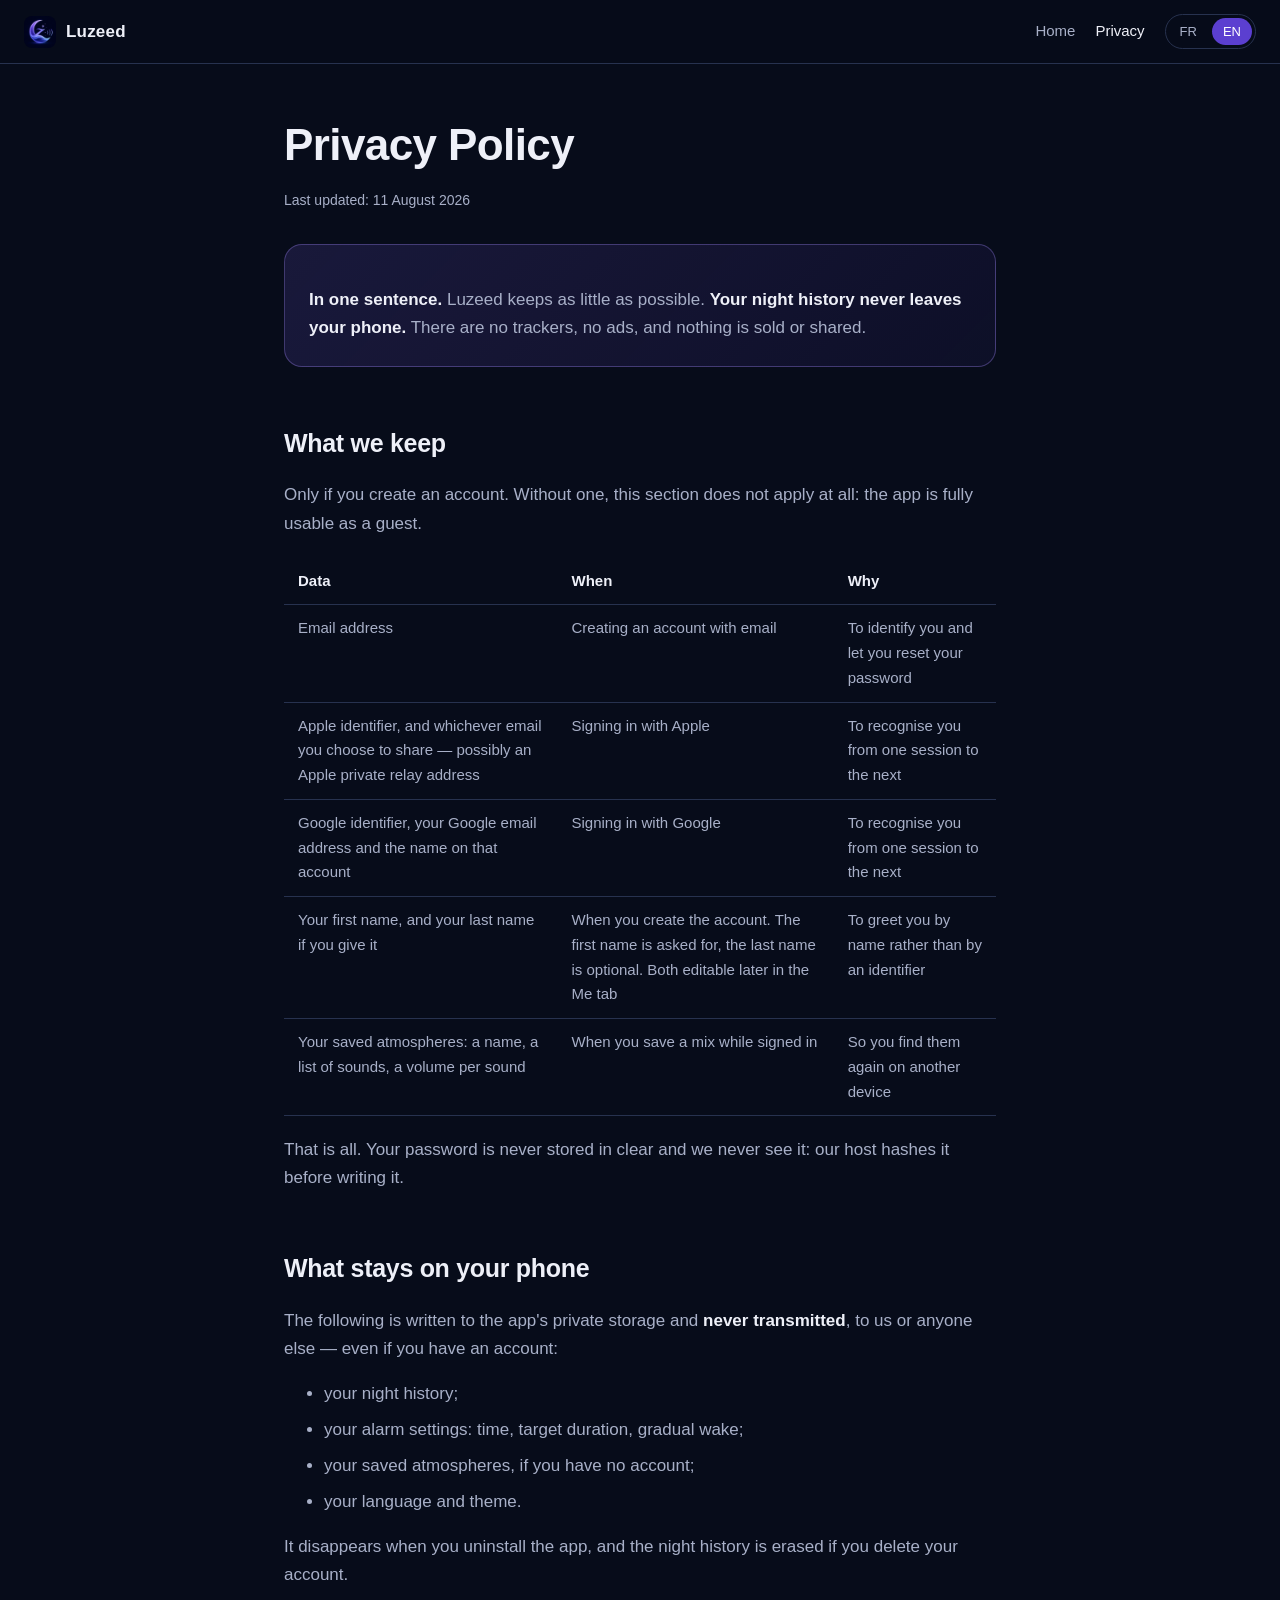
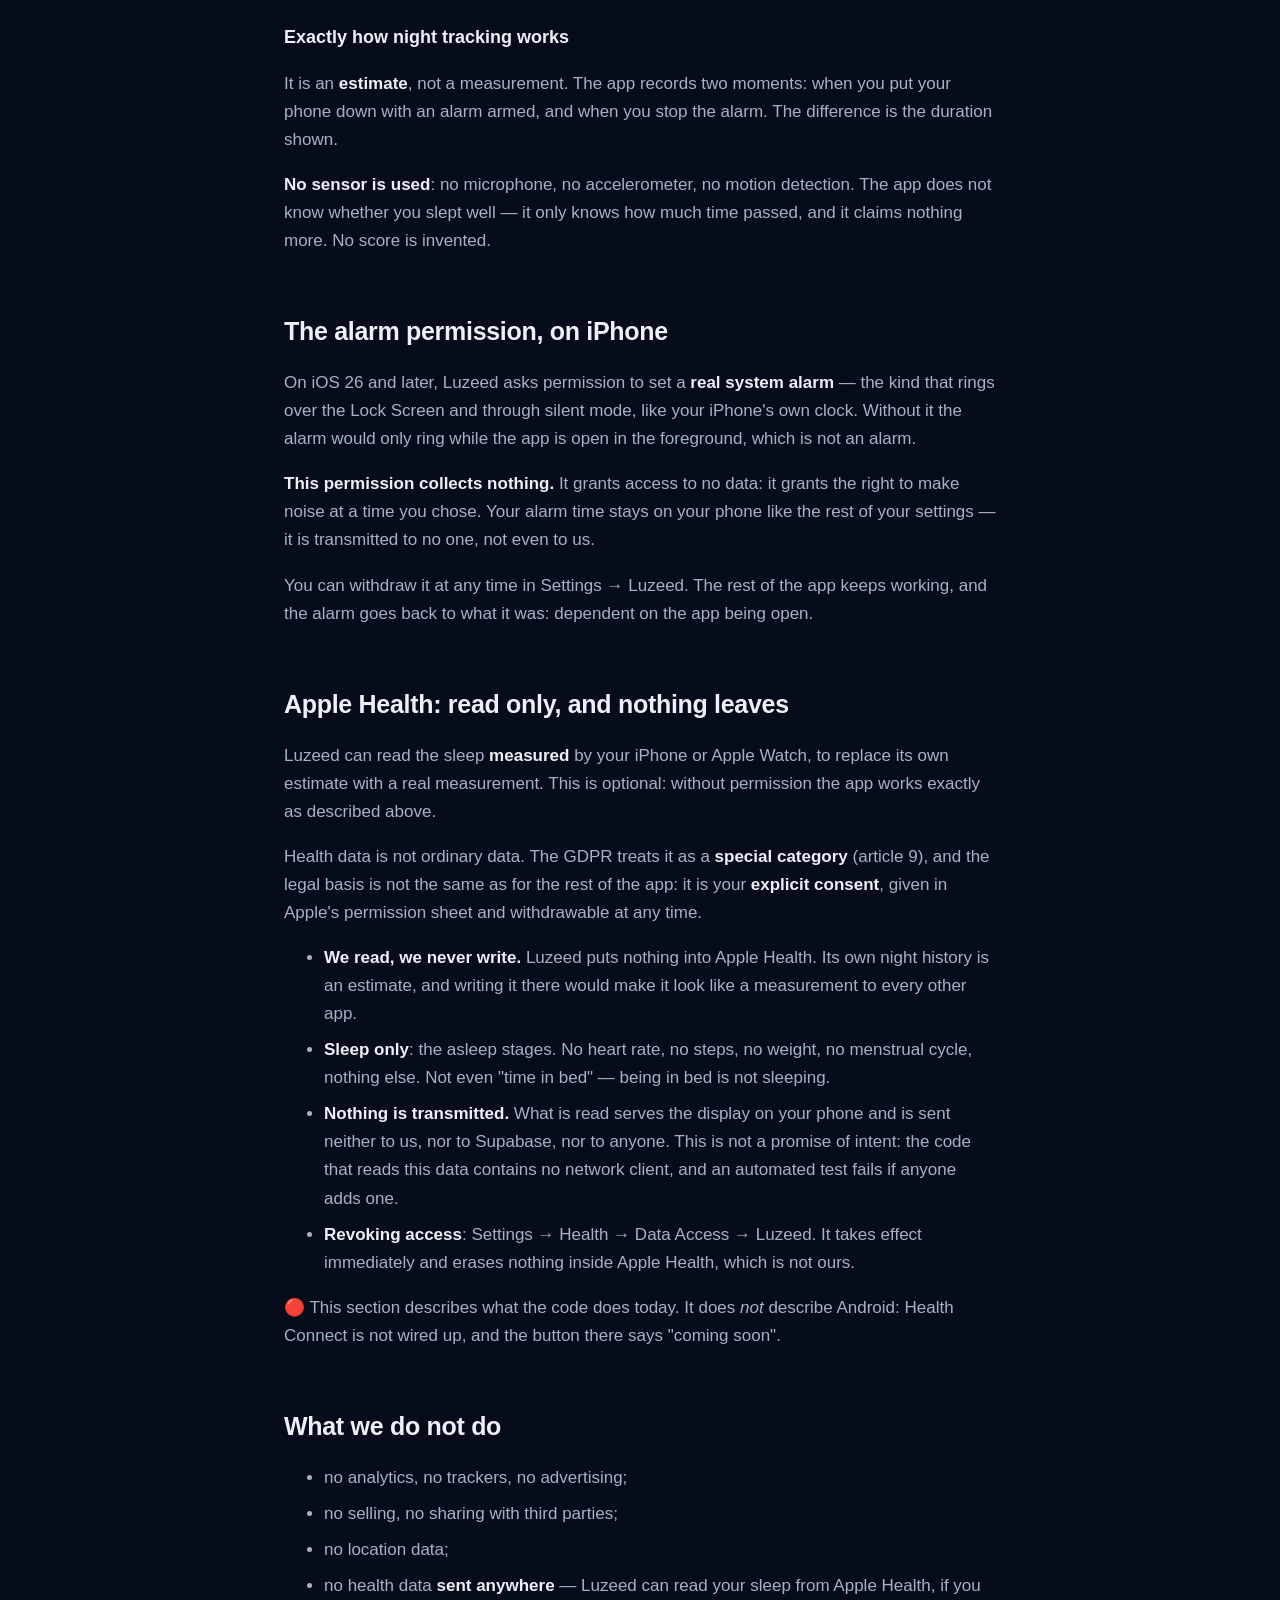
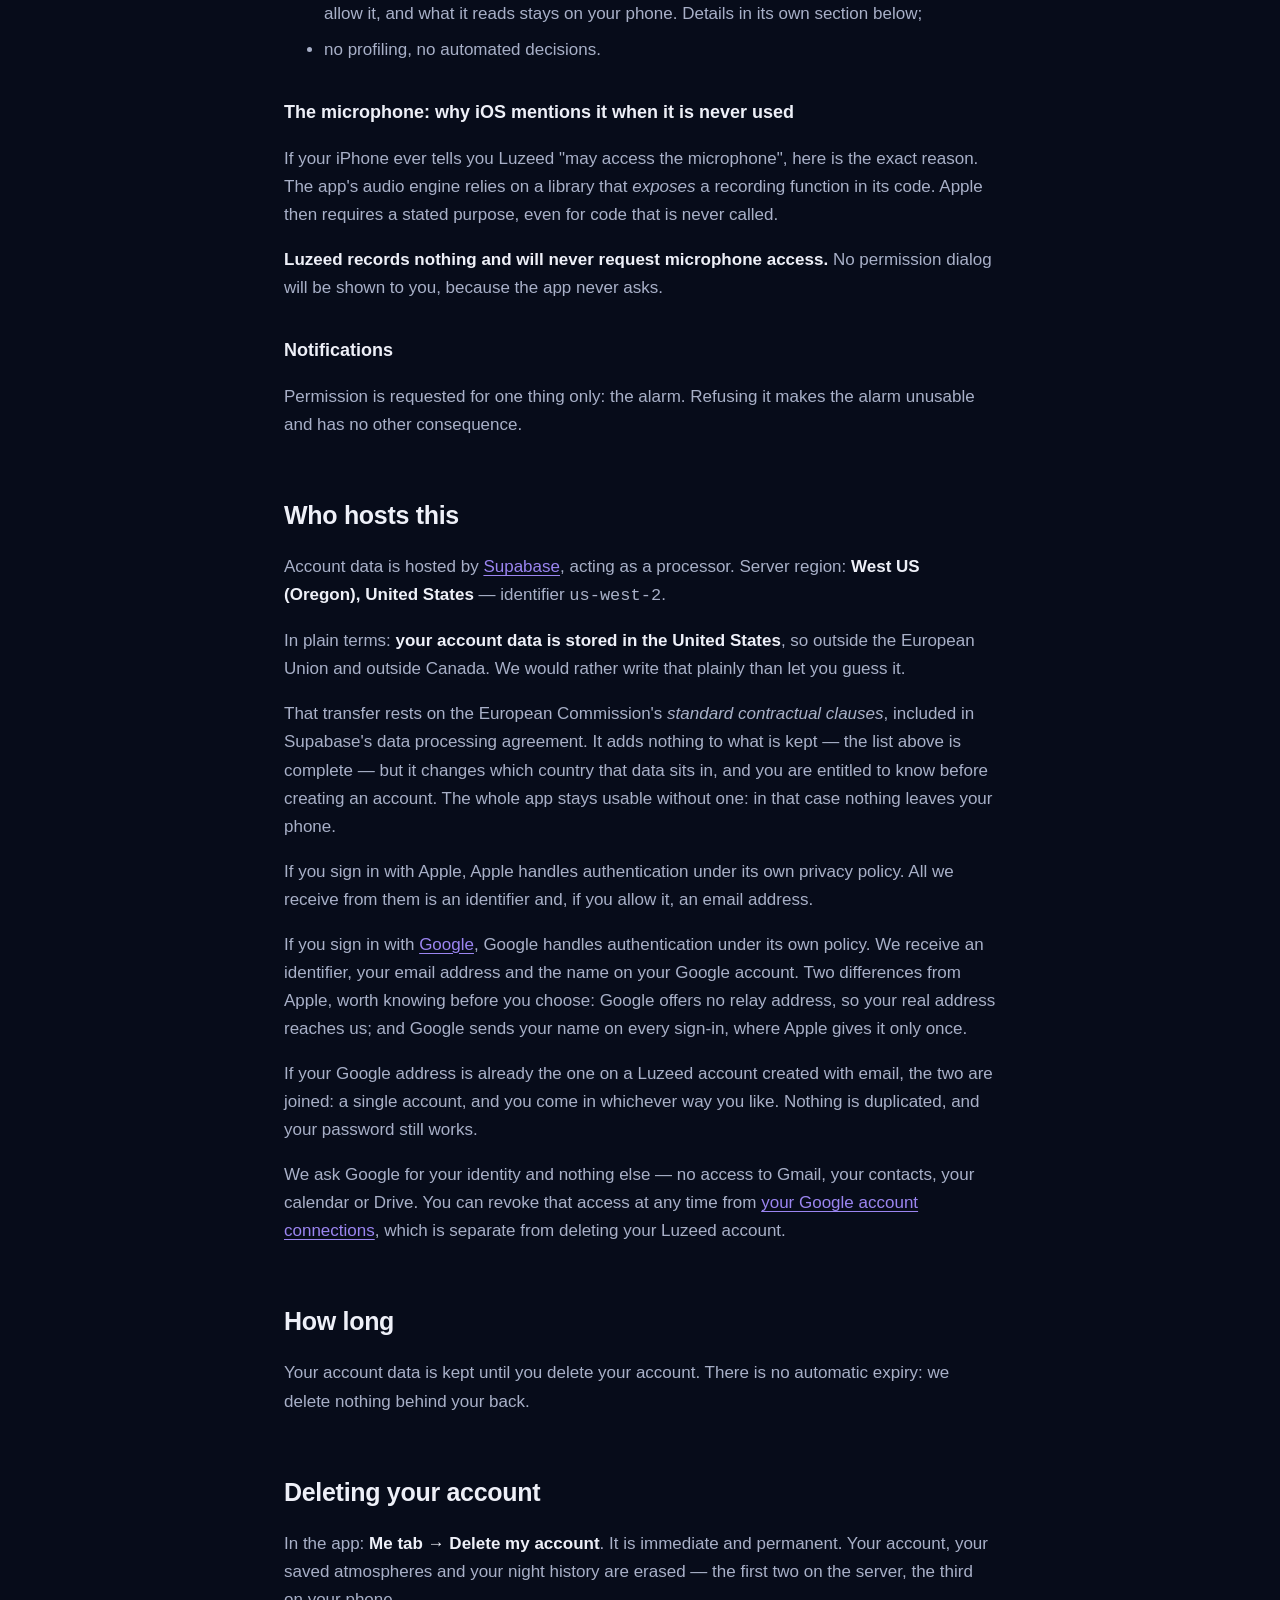
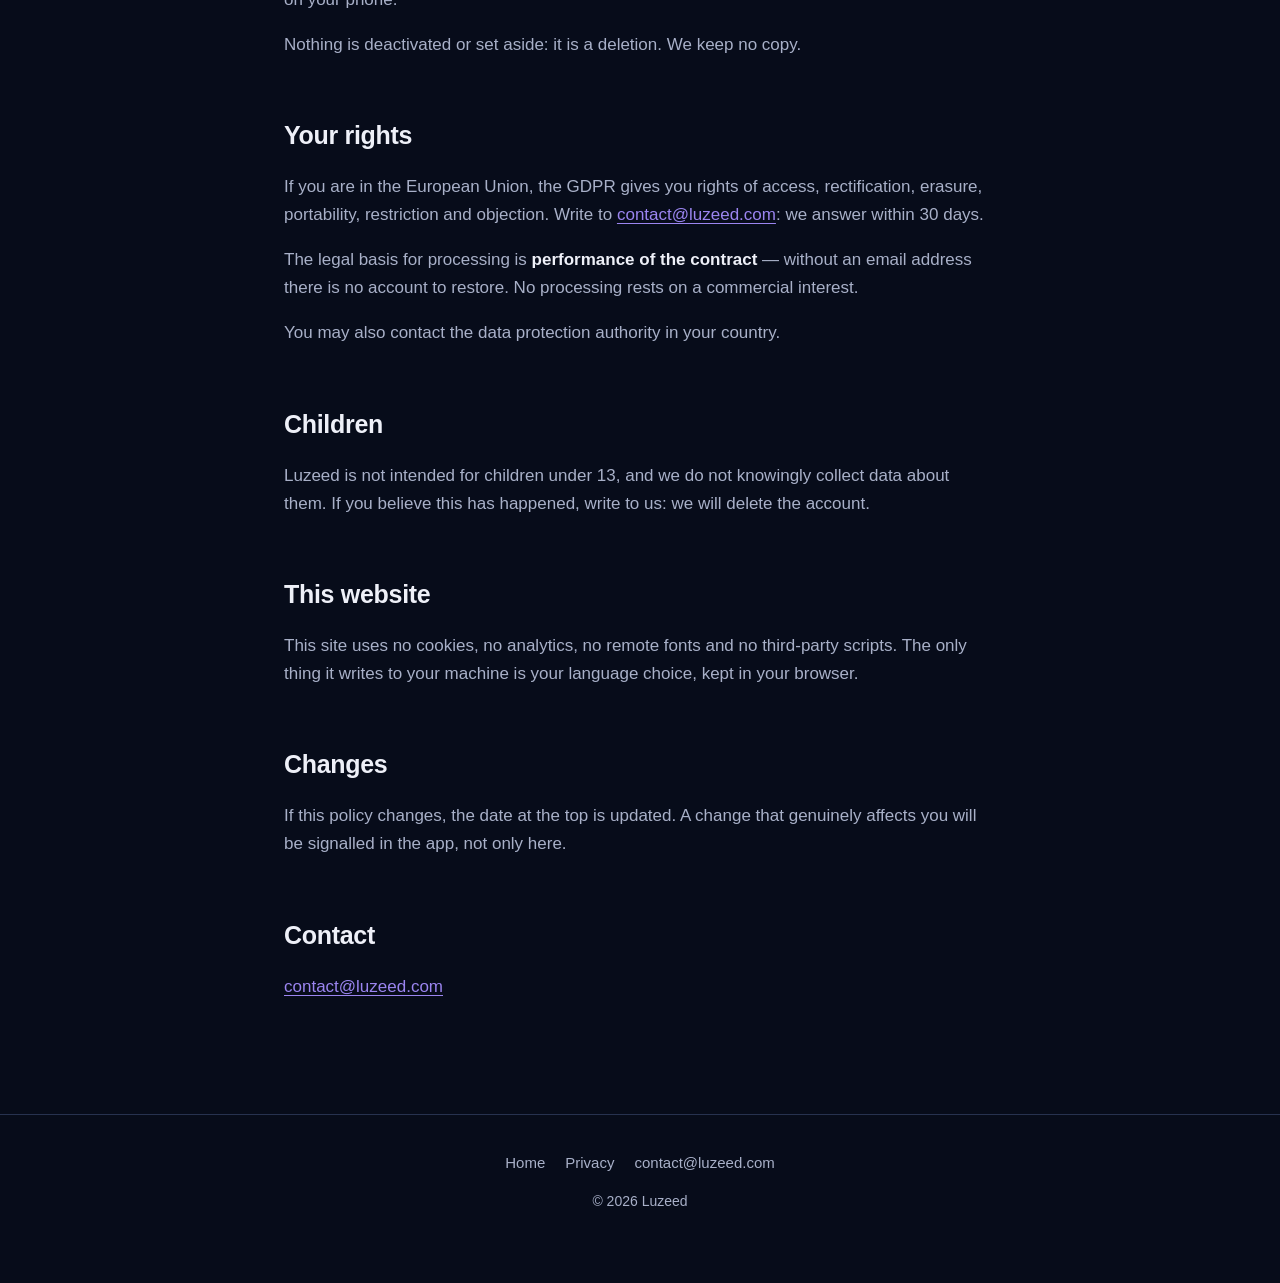
==== confidentialite.html @ 8d659068 "Le site public de Luzeed — politique de confidentialite et accueil Sept fichiers servis, copies depu" ====
<!doctype html>
<!--
  Région relevée le 11 août 2026 : us-west-2, West US (Oregon), États-Unis.
  Lue dans Supabase → Project Settings → General → Region.

  🔴 C'est HORS Union européenne, et le texte le dit maintenant explicitement
  dans les deux langues. Un transfert hors UE ne s'écrit pas en creux : il lui
  faut un mécanisme nommé — ici les clauses contractuelles types du contrat de
  sous-traitance de Supabase.

  Si la région change un jour, ces deux paragraphes changent avec elle.

  ⚠️ Ne pas écrire ici le nom du marqueur d'avant-publication, même pour dire
  qu'il a disparu : test/privacy_claims_test.dart compte ses occurrences dans
  tout le fichier, commentaires compris, et une mention en prose suffit à faire
  croire que la page n'est pas prête. La même faute a déjà été commise trois
  fois — un test qui interdit une chaîne l'interdit AUSSI dans le texte qui
  parle d'elle.
-->
<html lang="fr">
  <head>
    <meta charset="utf-8" />
    <meta name="viewport" content="width=device-width, initial-scale=1" />
    <title>Luzeed — Politique de confidentialité</title>
    <meta
      name="description"
      content="Ce que Luzeed conserve, ce qui ne quitte jamais votre téléphone, et comment tout supprimer."
    />
    <link rel="icon" href="icone.png" />
    <link rel="apple-touch-icon" href="icone.png" />
    <link rel="stylesheet" href="style.css" />
    <meta name="theme-color" content="#070c1a" />
  </head>
  <body data-lang="fr">
    <header>
      <a class="marque" href="index.html">
        <img src="icone.png" alt="" />
        Luzeed
      </a>
      <nav>
        <a href="index.html">
          <span class="fr">Accueil</span><span class="en">Home</span>
        </a>
        <a href="confidentialite.html" aria-current="page">
          <span class="fr">Confidentialité</span><span class="en">Privacy</span>
        </a>
      </nav>
      <div class="langues">
        <button type="button" data-langue="fr" aria-pressed="true">FR</button>
        <button type="button" data-langue="en" aria-pressed="false">EN</button>
      </div>
    </header>

    <main>
      <!-- ============================== FRANÇAIS ============================== -->
      <div class="fr">
        <h1>Politique de confidentialité</h1>
        <p class="date">Dernière mise à jour : 11 août 2026</p>

        <div class="appui">
          <p>
            <strong>En une phrase.</strong> Luzeed garde le moins de choses
            possible. <strong>L'historique de tes nuits ne quitte jamais ton
            téléphone.</strong> Il n'y a aucun traceur, aucune publicité, et
            rien n'est vendu ni partagé.
          </p>
        </div>

        <h2>Ce que nous conservons</h2>
        <p>
          Uniquement si tu crées un compte. Sans compte, cette section ne
          s'applique pas du tout : l'app est entièrement utilisable en mode
          invité.
        </p>

        <table>
          <thead>
            <tr>
              <th>Donnée</th>
              <th>Quand</th>
              <th>Pourquoi</th>
            </tr>
          </thead>
          <tbody>
            <tr>
              <td>Adresse e-mail</td>
              <td>Création d'un compte par e-mail</td>
              <td>T'identifier et te permettre de réinitialiser ton mot de passe</td>
            </tr>
            <tr>
              <td>
                Identifiant Apple, et l'adresse e-mail que tu choisis de
                partager — éventuellement une adresse de relais privé Apple
              </td>
              <td>Connexion avec Apple</td>
              <td>T'identifier d'une session à l'autre</td>
            </tr>
            <tr>
              <td>
                Identifiant Google, ton adresse e-mail Google et le nom associé
                à ce compte
              </td>
              <td>Connexion avec Google</td>
              <td>T'identifier d'une session à l'autre</td>
            </tr>
            <tr>
              <td>Ton prénom, et ton nom si tu le donnes</td>
              <td>
                À la création du compte. Le prénom est demandé, le nom de
                famille est facultatif. Modifiables ensuite dans l'onglet Moi
              </td>
              <td>Te saluer par ton nom plutôt que par un identifiant</td>
            </tr>
            <tr>
              <td>Tes ambiances enregistrées : un nom, une liste de sons, un volume par son</td>
              <td>Quand tu enregistres un mélange en étant connecté</td>
              <td>Les retrouver sur un autre appareil</td>
            </tr>
          </tbody>
        </table>

        <p>
          C'est tout. Ton mot de passe n'est jamais conservé en clair et nous ne
          le voyons pas : il est haché par notre hébergeur avant d'être écrit.
        </p>

        <h2>Ce qui reste sur ton téléphone</h2>
        <p>
          Ces informations sont écrites dans le stockage privé de l'app et
          <strong>ne sont jamais transmises</strong>, ni à nous ni à personne —
          même si tu as un compte :
        </p>
        <ul>
          <li>l'historique de tes nuits ;</li>
          <li>tes réglages de réveil : heure, durée cible, réveil progressif ;</li>
          <li>tes ambiances enregistrées, si tu n'as pas de compte ;</li>
          <li>ta langue et ton thème.</li>
        </ul>
        <p>
          Elles disparaissent quand tu désinstalles l'app, et l'historique des
          nuits est effacé si tu supprimes ton compte.
        </p>

        <h3>Comment le suivi des nuits fonctionne, exactement</h3>
        <p>
          C'est une <strong>estimation</strong>, pas une mesure. L'app note deux
          instants : celui où tu poses ton téléphone alors qu'un réveil est
          armé, et celui où tu arrêtes la sonnerie. La différence est la durée
          affichée.
        </p>
        <p>
          <strong>Aucun capteur n'est utilisé</strong> : ni micro, ni
          accéléromètre, ni détection de mouvement. L'app ne sait pas si tu as
          bien dormi — elle sait seulement combien de temps s'est écoulé, et
          elle ne prétend pas autre chose. Aucun score n'est inventé.
        </p>

        <h2>L'autorisation d'alarme, sur iPhone</h2>
        <p>
          Sur iOS 26 et suivants, Luzeed demande l'autorisation de poser une
          <strong>vraie alarme système</strong> — celle qui sonne par-dessus
          l'écran verrouillé et le mode silencieux, comme l'horloge de ton
          iPhone. Sans elle, le réveil ne sonnerait qu'en gardant l'app ouverte
          au premier plan, ce qui n'est pas un réveil.
        </p>
        <p>
          <strong>Cette autorisation ne collecte rien.</strong> Elle ne donne
          accès à aucune donnée : elle donne le droit de faire du bruit à une
          heure que tu as choisie. L'heure de ton réveil reste sur ton téléphone,
          comme le reste de tes réglages — elle n'est transmise à personne, pas
          même à nous.
        </p>
        <p>
          Tu peux la retirer à tout moment dans Réglages → Luzeed. Le reste de
          l'app continue de fonctionner, et le réveil redevient ce qu'il était :
          dépendant de l'app ouverte.
        </p>

        <h2>Apple Health : lecture seule, et rien ne sort</h2>
        <p>
          Luzeed peut lire le sommeil <strong>mesuré</strong> par ton iPhone ou
          ton Apple Watch, pour remplacer son estimation par une vraie mesure.
          C'est facultatif : sans autorisation, l'app fonctionne exactement comme
          décrit ci-dessus.
        </p>
        <p>
          Une donnée de santé n'est pas une donnée ordinaire. Le RGPD en fait une
          <strong>catégorie particulière</strong> (article 9), et la base
          juridique n'est pas la même que pour le reste de l'app : c'est ton
          <strong>consentement explicite</strong>, donné dans la feuille
          d'autorisation d'Apple, et retirable à tout moment.
        </p>
        <ul>
          <li>
            <strong>Nous lisons, nous n'écrivons jamais.</strong> Luzeed ne
            dépose rien dans Apple Health. Son propre journal des nuits est une
            estimation, et l'écrire là-bas la ferait passer pour une mesure aux
            yeux des autres apps.
          </li>
          <li>
            <strong>Uniquement le sommeil</strong> : les phases endormies. Ni
            rythme cardiaque, ni pas, ni poids, ni cycle menstruel, ni quoi que
            ce soit d'autre. Et pas même le « temps au lit » — être au lit n'est
            pas dormir.
          </li>
          <li>
            <strong>Rien n'est transmis.</strong> Ce qui est lu sert à l'affichage
            sur ton téléphone et n'est envoyé ni à nous, ni à Supabase, ni à
            personne. Ce n'est pas une intention : le code qui lit ces données ne
            contient aucun client réseau, et un test automatique échoue si
            quelqu'un en ajoute un.
          </li>
          <li>
            <strong>Retirer l'accès</strong> : Réglages → Santé → Accès aux
            données → Luzeed. Le retrait est immédiat et n'efface rien dans Apple
            Health, qui ne nous appartient pas.
          </li>
        </ul>
        <p>
          🔴 Cette section décrit ce que le code fait aujourd'hui. Elle ne décrit
          <em>pas</em> Android : Health Connect n'est pas branché, et le bouton y
          annonce « bientôt ».
        </p>

        <h2>Ce que nous ne faisons pas</h2>
        <ul>
          <li>aucune analyse d'audience, aucun traceur, aucune publicité ;</li>
          <li>aucune revente, aucun partage avec des tiers ;</li>
          <li>aucune donnée de localisation ;</li>
          <li>
            aucune donnée de santé <strong>envoyée où que ce soit</strong> —
            Luzeed peut lire ton sommeil dans Apple Health, si tu l'autorises,
            et ce qu'elle y lit reste sur ton téléphone. Le détail est plus bas,
            dans sa propre section ;
          </li>
          <li>aucun profilage, aucune décision automatisée.</li>
        </ul>

        <h3>Le micro : pourquoi iOS le mentionne alors qu'il n'est pas utilisé</h3>
        <p>
          Si ton iPhone affiche un jour que Luzeed « peut accéder au micro »,
          voici la raison exacte. Le moteur audio de l'app s'appuie sur une
          bibliothèque qui <em>expose</em> une fonction d'enregistrement dans
          son code. Apple exige alors une mention, même pour du code qui n'est
          jamais appelé.
        </p>
        <p>
          <strong>Luzeed n'enregistre rien et ne demandera jamais l'accès au
          micro.</strong> Aucune boîte de dialogue d'autorisation ne te sera
          présentée, parce que l'app ne fait jamais la demande.
        </p>

        <h3>Les notifications</h3>
        <p>
          L'autorisation est demandée pour une seule chose : le réveil. La
          refuser rend le réveil inutilisable, et n'a aucune autre conséquence.
        </p>

        <h2>Qui héberge</h2>
        <p>
          Les données de compte sont hébergées par
          <a href="https://supabase.com/privacy" rel="noreferrer">Supabase</a>,
          qui agit comme sous-traitant. Région du serveur :
          <strong>West US (Oregon), États-Unis</strong> — identifiant
          <code>us-west-2</code>.
        </p>
        <p>
          Autrement dit : <strong>tes données de compte sont stockées aux
          États-Unis</strong>, donc en dehors de l'Union européenne et en dehors
          du Canada. Nous préférons l'écrire clairement plutôt que de le laisser
          deviner.
        </p>
        <p>
          Ce transfert repose sur les <em>clauses contractuelles types</em> de la
          Commission européenne, prévues au contrat de sous-traitance de
          Supabase. Concrètement, ça n'ajoute rien à ce qui est conservé — la
          liste ci-dessus est complète — mais ça change le pays où ces données
          reposent, et tu as le droit de le savoir avant de créer un compte.
          L'app entière reste utilisable sans compte : dans ce cas, rien ne
          quitte ton téléphone.
        </p>
        <p>
          Si tu te connectes avec Apple, Apple gère l'authentification selon sa
          propre politique de confidentialité. Nous ne recevons de sa part qu'un
          identifiant et, si tu l'acceptes, une adresse e-mail.
        </p>
        <p>
          Si tu te connectes avec
          <a href="https://policies.google.com/privacy" rel="noreferrer">Google</a>,
          Google gère l'authentification selon sa propre politique. Nous
          recevons un identifiant, ton adresse e-mail et le nom de ton compte
          Google. Deux différences avec Apple, qu'il faut connaître avant de
          choisir : Google ne propose pas d'adresse de relais, donc c'est ta
          vraie adresse qui nous parvient ; et Google transmet ton nom à chaque
          connexion, là où Apple ne le donne qu'une seule fois.
        </p>
        <p>
          Si l'adresse de ton compte Google est déjà celle d'un compte Luzeed
          créé par e-mail, les deux se rejoignent : un seul compte, et tu entres
          par le chemin que tu veux. Rien n'est dupliqué, et ton mot de passe
          reste valable.
        </p>
        <p>
          Nous ne demandons à Google que ton identité — aucun accès à Gmail, à
          tes contacts, à ton agenda ni à Drive. Tu peux retirer cet accès à
          tout moment depuis
          <a href="https://myaccount.google.com/connections" rel="noreferrer">les connexions de ton compte Google</a>,
          ce qui est indépendant de la suppression de ton compte Luzeed.
        </p>

        <h2>Combien de temps</h2>
        <p>
          Tes données de compte sont conservées jusqu'à ce que tu supprimes ton
          compte. Il n'y a pas de durée automatique : nous ne supprimons rien
          dans ton dos.
        </p>

        <h2>Supprimer ton compte</h2>
        <p>
          Depuis l'app : <strong>onglet Moi → Supprimer mon compte</strong>.
          C'est immédiat et définitif. Ton compte, tes ambiances enregistrées et
          ton historique de nuits sont effacés — le premier et les deuxièmes sur
          le serveur, le troisième sur ton téléphone.
        </p>
        <p>
          Rien n'est désactivé ni mis de côté : c'est une suppression. Nous ne
          gardons aucune copie.
        </p>

        <h2>Tes droits</h2>
        <p>
          Si tu es dans l'Union européenne, le RGPD te donne un droit d'accès,
          de rectification, d'effacement, de portabilité, de limitation et
          d'opposition. Écris à
          <a href="mailto:contact@luzeed.com">contact@luzeed.com</a> : nous
          répondons sous 30 jours.
        </p>
        <p>
          La base juridique du traitement est l'<strong>exécution du
          contrat</strong> — sans adresse e-mail, il n'y a pas de compte à
          retrouver. Aucun traitement ne repose sur un intérêt commercial.
        </p>
        <p>
          Tu peux aussi saisir l'autorité de protection des données de ton pays.
        </p>

        <h2>Les enfants</h2>
        <p>
          Luzeed n'est pas destinée aux enfants de moins de 13 ans, et nous ne
          collectons pas sciemment de données les concernant. Si tu penses que
          c'est arrivé, écris-nous : nous supprimerons le compte.
        </p>

        <h2>Ce site</h2>
        <p>
          Ce site n'utilise ni cookie, ni analyse d'audience, ni police
          distante, ni script tiers. La seule chose qu'il écrit sur ta machine
          est ton choix de langue, gardé dans ton navigateur.
        </p>

        <h2>Changements</h2>
        <p>
          Si cette politique change, la date en haut de page est mise à jour. Un
          changement qui te concerne réellement te sera signalé dans l'app, pas
          seulement ici.
        </p>

        <h2>Contact</h2>
        <p>
          <a href="mailto:contact@luzeed.com">contact@luzeed.com</a>
        </p>
      </div>

      <!-- ============================== ENGLISH =============================== -->
      <div class="en">
        <h1>Privacy Policy</h1>
        <p class="date">Last updated: 11 August 2026</p>

        <div class="appui">
          <p>
            <strong>In one sentence.</strong> Luzeed keeps as little as
            possible. <strong>Your night history never leaves your
            phone.</strong> There are no trackers, no ads, and nothing is sold
            or shared.
          </p>
        </div>

        <h2>What we keep</h2>
        <p>
          Only if you create an account. Without one, this section does not
          apply at all: the app is fully usable as a guest.
        </p>

        <table>
          <thead>
            <tr>
              <th>Data</th>
              <th>When</th>
              <th>Why</th>
            </tr>
          </thead>
          <tbody>
            <tr>
              <td>Email address</td>
              <td>Creating an account with email</td>
              <td>To identify you and let you reset your password</td>
            </tr>
            <tr>
              <td>
                Apple identifier, and whichever email you choose to share —
                possibly an Apple private relay address
              </td>
              <td>Signing in with Apple</td>
              <td>To recognise you from one session to the next</td>
            </tr>
            <tr>
              <td>
                Google identifier, your Google email address and the name on
                that account
              </td>
              <td>Signing in with Google</td>
              <td>To recognise you from one session to the next</td>
            </tr>
            <tr>
              <td>Your first name, and your last name if you give it</td>
              <td>
                When you create the account. The first name is asked for, the
                last name is optional. Both editable later in the Me tab
              </td>
              <td>To greet you by name rather than by an identifier</td>
            </tr>
            <tr>
              <td>Your saved atmospheres: a name, a list of sounds, a volume per sound</td>
              <td>When you save a mix while signed in</td>
              <td>So you find them again on another device</td>
            </tr>
          </tbody>
        </table>

        <p>
          That is all. Your password is never stored in clear and we never see
          it: our host hashes it before writing it.
        </p>

        <h2>What stays on your phone</h2>
        <p>
          The following is written to the app's private storage and
          <strong>never transmitted</strong>, to us or anyone else — even if you
          have an account:
        </p>
        <ul>
          <li>your night history;</li>
          <li>your alarm settings: time, target duration, gradual wake;</li>
          <li>your saved atmospheres, if you have no account;</li>
          <li>your language and theme.</li>
        </ul>
        <p>
          It disappears when you uninstall the app, and the night history is
          erased if you delete your account.
        </p>

        <h3>Exactly how night tracking works</h3>
        <p>
          It is an <strong>estimate</strong>, not a measurement. The app records
          two moments: when you put your phone down with an alarm armed, and
          when you stop the alarm. The difference is the duration shown.
        </p>
        <p>
          <strong>No sensor is used</strong>: no microphone, no accelerometer,
          no motion detection. The app does not know whether you slept well — it
          only knows how much time passed, and it claims nothing more. No score
          is invented.
        </p>

        <h2>The alarm permission, on iPhone</h2>
        <p>
          On iOS 26 and later, Luzeed asks permission to set a <strong>real
          system alarm</strong> — the kind that rings over the Lock Screen and
          through silent mode, like your iPhone's own clock. Without it the alarm
          would only ring while the app is open in the foreground, which is not
          an alarm.
        </p>
        <p>
          <strong>This permission collects nothing.</strong> It grants access to
          no data: it grants the right to make noise at a time you chose. Your
          alarm time stays on your phone like the rest of your settings — it is
          transmitted to no one, not even to us.
        </p>
        <p>
          You can withdraw it at any time in Settings → Luzeed. The rest of the
          app keeps working, and the alarm goes back to what it was: dependent on
          the app being open.
        </p>

        <h2>Apple Health: read only, and nothing leaves</h2>
        <p>
          Luzeed can read the sleep <strong>measured</strong> by your iPhone or
          Apple Watch, to replace its own estimate with a real measurement. This
          is optional: without permission the app works exactly as described
          above.
        </p>
        <p>
          Health data is not ordinary data. The GDPR treats it as a
          <strong>special category</strong> (article 9), and the legal basis is
          not the same as for the rest of the app: it is your
          <strong>explicit consent</strong>, given in Apple's permission sheet
          and withdrawable at any time.
        </p>
        <ul>
          <li>
            <strong>We read, we never write.</strong> Luzeed puts nothing into
            Apple Health. Its own night history is an estimate, and writing it
            there would make it look like a measurement to every other app.
          </li>
          <li>
            <strong>Sleep only</strong>: the asleep stages. No heart rate, no
            steps, no weight, no menstrual cycle, nothing else. Not even "time in
            bed" — being in bed is not sleeping.
          </li>
          <li>
            <strong>Nothing is transmitted.</strong> What is read serves the
            display on your phone and is sent neither to us, nor to Supabase, nor
            to anyone. This is not a promise of intent: the code that reads this
            data contains no network client, and an automated test fails if
            anyone adds one.
          </li>
          <li>
            <strong>Revoking access</strong>: Settings → Health → Data Access →
            Luzeed. It takes effect immediately and erases nothing inside Apple
            Health, which is not ours.
          </li>
        </ul>
        <p>
          🔴 This section describes what the code does today. It does
          <em>not</em> describe Android: Health Connect is not wired up, and the
          button there says "coming soon".
        </p>

        <h2>What we do not do</h2>
        <ul>
          <li>no analytics, no trackers, no advertising;</li>
          <li>no selling, no sharing with third parties;</li>
          <li>no location data;</li>
          <li>
            no health data <strong>sent anywhere</strong> — Luzeed can read your
            sleep from Apple Health, if you allow it, and what it reads stays on
            your phone. Details in its own section below;
          </li>
          <li>no profiling, no automated decisions.</li>
        </ul>

        <h3>The microphone: why iOS mentions it when it is never used</h3>
        <p>
          If your iPhone ever tells you Luzeed "may access the microphone", here
          is the exact reason. The app's audio engine relies on a library that
          <em>exposes</em> a recording function in its code. Apple then requires
          a stated purpose, even for code that is never called.
        </p>
        <p>
          <strong>Luzeed records nothing and will never request microphone
          access.</strong> No permission dialog will be shown to you, because
          the app never asks.
        </p>

        <h3>Notifications</h3>
        <p>
          Permission is requested for one thing only: the alarm. Refusing it
          makes the alarm unusable and has no other consequence.
        </p>

        <h2>Who hosts this</h2>
        <p>
          Account data is hosted by
          <a href="https://supabase.com/privacy" rel="noreferrer">Supabase</a>,
          acting as a processor. Server region:
          <strong>West US (Oregon), United States</strong> — identifier
          <code>us-west-2</code>.
        </p>
        <p>
          In plain terms: <strong>your account data is stored in the United
          States</strong>, so outside the European Union and outside Canada. We
          would rather write that plainly than let you guess it.
        </p>
        <p>
          That transfer rests on the European Commission's <em>standard
          contractual clauses</em>, included in Supabase's data processing
          agreement. It adds nothing to what is kept — the list above is
          complete — but it changes which country that data sits in, and you are
          entitled to know before creating an account. The whole app stays usable
          without one: in that case nothing leaves your phone.
        </p>
        <p>
          If you sign in with Apple, Apple handles authentication under its own
          privacy policy. All we receive from them is an identifier and, if you
          allow it, an email address.
        </p>
        <p>
          If you sign in with
          <a href="https://policies.google.com/privacy" rel="noreferrer">Google</a>,
          Google handles authentication under its own policy. We receive an
          identifier, your email address and the name on your Google account.
          Two differences from Apple, worth knowing before you choose: Google
          offers no relay address, so your real address reaches us; and Google
          sends your name on every sign-in, where Apple gives it only once.
        </p>
        <p>
          If your Google address is already the one on a Luzeed account created
          with email, the two are joined: a single account, and you come in
          whichever way you like. Nothing is duplicated, and your password still
          works.
        </p>
        <p>
          We ask Google for your identity and nothing else — no access to Gmail,
          your contacts, your calendar or Drive. You can revoke that access at
          any time from
          <a href="https://myaccount.google.com/connections" rel="noreferrer">your Google account connections</a>,
          which is separate from deleting your Luzeed account.
        </p>

        <h2>How long</h2>
        <p>
          Your account data is kept until you delete your account. There is no
          automatic expiry: we delete nothing behind your back.
        </p>

        <h2>Deleting your account</h2>
        <p>
          In the app: <strong>Me tab → Delete my account</strong>. It is
          immediate and permanent. Your account, your saved atmospheres and your
          night history are erased — the first two on the server, the third on
          your phone.
        </p>
        <p>
          Nothing is deactivated or set aside: it is a deletion. We keep no
          copy.
        </p>

        <h2>Your rights</h2>
        <p>
          If you are in the European Union, the GDPR gives you rights of access,
          rectification, erasure, portability, restriction and objection. Write
          to <a href="mailto:contact@luzeed.com">contact@luzeed.com</a>: we
          answer within 30 days.
        </p>
        <p>
          The legal basis for processing is <strong>performance of the
          contract</strong> — without an email address there is no account to
          restore. No processing rests on a commercial interest.
        </p>
        <p>
          You may also contact the data protection authority in your country.
        </p>

        <h2>Children</h2>
        <p>
          Luzeed is not intended for children under 13, and we do not knowingly
          collect data about them. If you believe this has happened, write to
          us: we will delete the account.
        </p>

        <h2>This website</h2>
        <p>
          This site uses no cookies, no analytics, no remote fonts and no
          third-party scripts. The only thing it writes to your machine is your
          language choice, kept in your browser.
        </p>

        <h2>Changes</h2>
        <p>
          If this policy changes, the date at the top is updated. A change that
          genuinely affects you will be signalled in the app, not only here.
        </p>

        <h2>Contact</h2>
        <p>
          <a href="mailto:contact@luzeed.com">contact@luzeed.com</a>
        </p>
      </div>
    </main>

    <footer>
      <nav>
        <a href="index.html">
          <span class="fr">Accueil</span><span class="en">Home</span>
        </a>
        <a href="confidentialite.html">
          <span class="fr">Confidentialité</span><span class="en">Privacy</span>
        </a>
        <a href="mailto:contact@luzeed.com">contact@luzeed.com</a>
      </nav>
      <p>© 2026 Luzeed</p>
    </footer>

    <script src="langue.js"></script>
  </body>
</html>
---- style.css ----
/* Luzeed — site public.
 *
 * Palette reprise à l'identique de `lib/core/theme/app_theme.dart` : le site
 * et l'app doivent se ressembler, sinon la page de confidentialité a l'air
 * d'appartenir à quelqu'un d'autre.
 *
 * Aucune dépendance : ni police distante, ni framework, ni script tiers. Une
 * page de politique de confidentialité qui chargerait un CDN se contredirait
 * elle-même — chaque requête sortante est une donnée qui fuit.
 */

:root {
  --nuit-profonde: #070c1a;
  --nuit-base: #0c1428;
  --nuit-surface: #141d36;
  --nuit-bordure: #27324f;
  --violet: #7c5ce8;
  --violet-clair: #9b85f0;
  --violet-profond: #5b3fd0;
  --texte: #eef0f8;
  --texte-doux: #a8b0c8;
  --largeur: 760px;
}

* {
  box-sizing: border-box;
}

html {
  scroll-behavior: smooth;
}

body {
  margin: 0;
  background: var(--nuit-profonde);
  color: var(--texte);
  font-family: -apple-system, BlinkMacSystemFont, "Segoe UI", Roboto,
    "Helvetica Neue", Arial, sans-serif;
  font-size: 17px;
  line-height: 1.65;
  -webkit-font-smoothing: antialiased;
}

/* Bascule de langue. Une seule règle, et tout le contenu de l'autre langue
 * disparaît — y compris pour un lecteur d'écran, qui ne doit pas lire la page
 * deux fois. */
body[data-lang="fr"] .en,
body[data-lang="en"] .fr {
  display: none !important;
}

a {
  color: var(--violet-clair);
  text-decoration-thickness: 1px;
  text-underline-offset: 3px;
}

a:hover {
  color: var(--texte);
}

/* ------------------------------------------------------------------ En-tête */

header {
  position: sticky;
  top: 0;
  z-index: 10;
  display: flex;
  align-items: center;
  gap: 20px;
  padding: 14px 24px;
  background: rgba(7, 12, 26, 0.88);
  backdrop-filter: blur(12px);
  border-bottom: 1px solid var(--nuit-bordure);
}

.marque {
  display: flex;
  align-items: center;
  gap: 10px;
  font-weight: 600;
  letter-spacing: 0.2px;
  color: var(--texte);
  text-decoration: none;
  margin-right: auto;
}

.marque img {
  width: 32px;
  height: 32px;
  border-radius: 8px;
}

nav {
  display: flex;
  gap: 20px;
  align-items: center;
  font-size: 15px;
}

nav a {
  color: var(--texte-doux);
  text-decoration: none;
}

nav a:hover,
nav a[aria-current="page"] {
  color: var(--texte);
}

.langues {
  display: flex;
  gap: 4px;
  border: 1px solid var(--nuit-bordure);
  border-radius: 999px;
  padding: 3px;
}

.langues button {
  border: 0;
  background: none;
  color: var(--texte-doux);
  font: inherit;
  font-size: 13px;
  padding: 3px 11px;
  border-radius: 999px;
  cursor: pointer;
}

.langues button[aria-pressed="true"] {
  background: var(--violet-profond);
  color: #fff;
}

/* -------------------------------------------------------------------- Corps */

main {
  max-width: var(--largeur);
  margin: 0 auto;
  padding: 56px 24px 96px;
}

.heros {
  text-align: center;
  padding: 32px 0 8px;
}

.heros img {
  width: 132px;
  height: 132px;
  border-radius: 30px;
  margin-bottom: 28px;
}

h1 {
  font-size: clamp(30px, 6vw, 44px);
  line-height: 1.15;
  letter-spacing: -0.6px;
  margin: 0 0 18px;
}

.accroche {
  font-size: 19px;
  color: var(--texte-doux);
  max-width: 34em;
  margin: 0 auto;
}

h2 {
  font-size: 25px;
  letter-spacing: -0.3px;
  margin: 56px 0 14px;
}

h3 {
  font-size: 18px;
  margin: 34px 0 8px;
}

p,
ul {
  color: var(--texte-doux);
}

li {
  margin-bottom: 8px;
}

strong {
  color: var(--texte);
  font-weight: 600;
}

.cartes {
  display: grid;
  gap: 16px;
  grid-template-columns: repeat(auto-fit, minmax(220px, 1fr));
  margin-top: 32px;
}

.carte {
  background: var(--nuit-surface);
  border: 1px solid var(--nuit-bordure);
  border-radius: 18px;
  padding: 22px;
}

.carte h3 {
  margin: 0 0 6px;
  font-size: 17px;
}

.carte p {
  margin: 0;
  font-size: 15px;
}

/* Encadré destiné à ce qui compte plus que le reste : ce qui ne quitte pas le
 * téléphone. C'est la promesse de l'app, elle mérite d'être vue. */
.appui {
  background: linear-gradient(
    135deg,
    rgba(124, 92, 232, 0.16),
    rgba(91, 63, 208, 0.08)
  );
  border: 1px solid rgba(155, 133, 240, 0.35);
  border-radius: 18px;
  padding: 24px;
  margin: 32px 0;
}

.appui p:last-child {
  margin-bottom: 0;
}

.bientot {
  display: inline-block;
  margin-top: 30px;
  padding: 11px 22px;
  border-radius: 999px;
  border: 1px solid var(--nuit-bordure);
  background: var(--nuit-surface);
  color: var(--texte-doux);
  font-size: 15px;
}

.date {
  color: var(--texte-doux);
  font-size: 14px;
  margin-top: 6px;
}

table {
  width: 100%;
  border-collapse: collapse;
  margin: 20px 0;
  font-size: 15px;
  display: block;
  overflow-x: auto;
}

th,
td {
  text-align: left;
  padding: 11px 14px;
  border-bottom: 1px solid var(--nuit-bordure);
  vertical-align: top;
}

th {
  color: var(--texte);
  font-weight: 600;
}

td {
  color: var(--texte-doux);
}

/* -------------------------------------------------------------------- Pied */

footer {
  border-top: 1px solid var(--nuit-bordure);
  padding: 36px 24px 56px;
  color: var(--texte-doux);
  font-size: 14px;
  text-align: center;
}

footer nav {
  justify-content: center;
  margin-bottom: 14px;
}

@media (max-width: 600px) {
  header {
    flex-wrap: wrap;
    gap: 12px;
    padding: 12px 16px;
  }

  nav {
    order: 3;
    width: 100%;
    justify-content: center;
  }

  main {
    padding: 36px 18px 72px;
  }
}
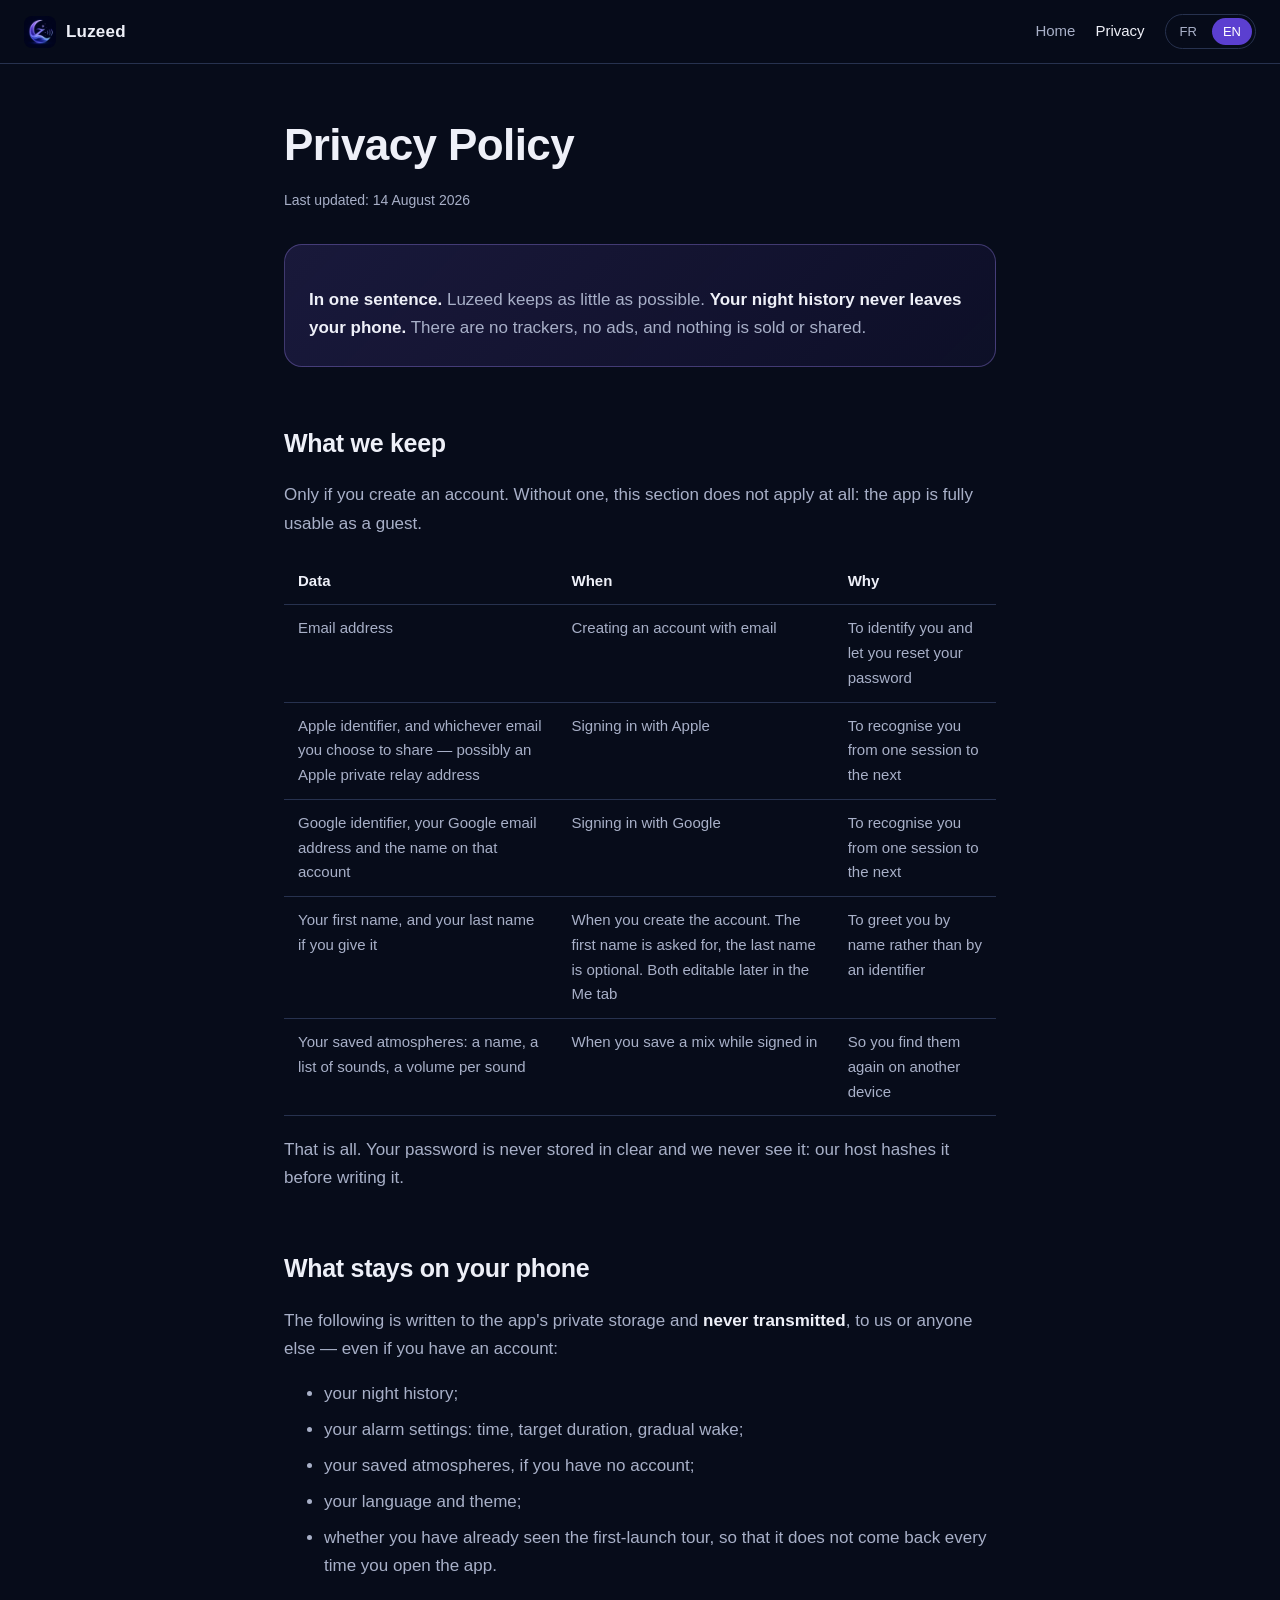
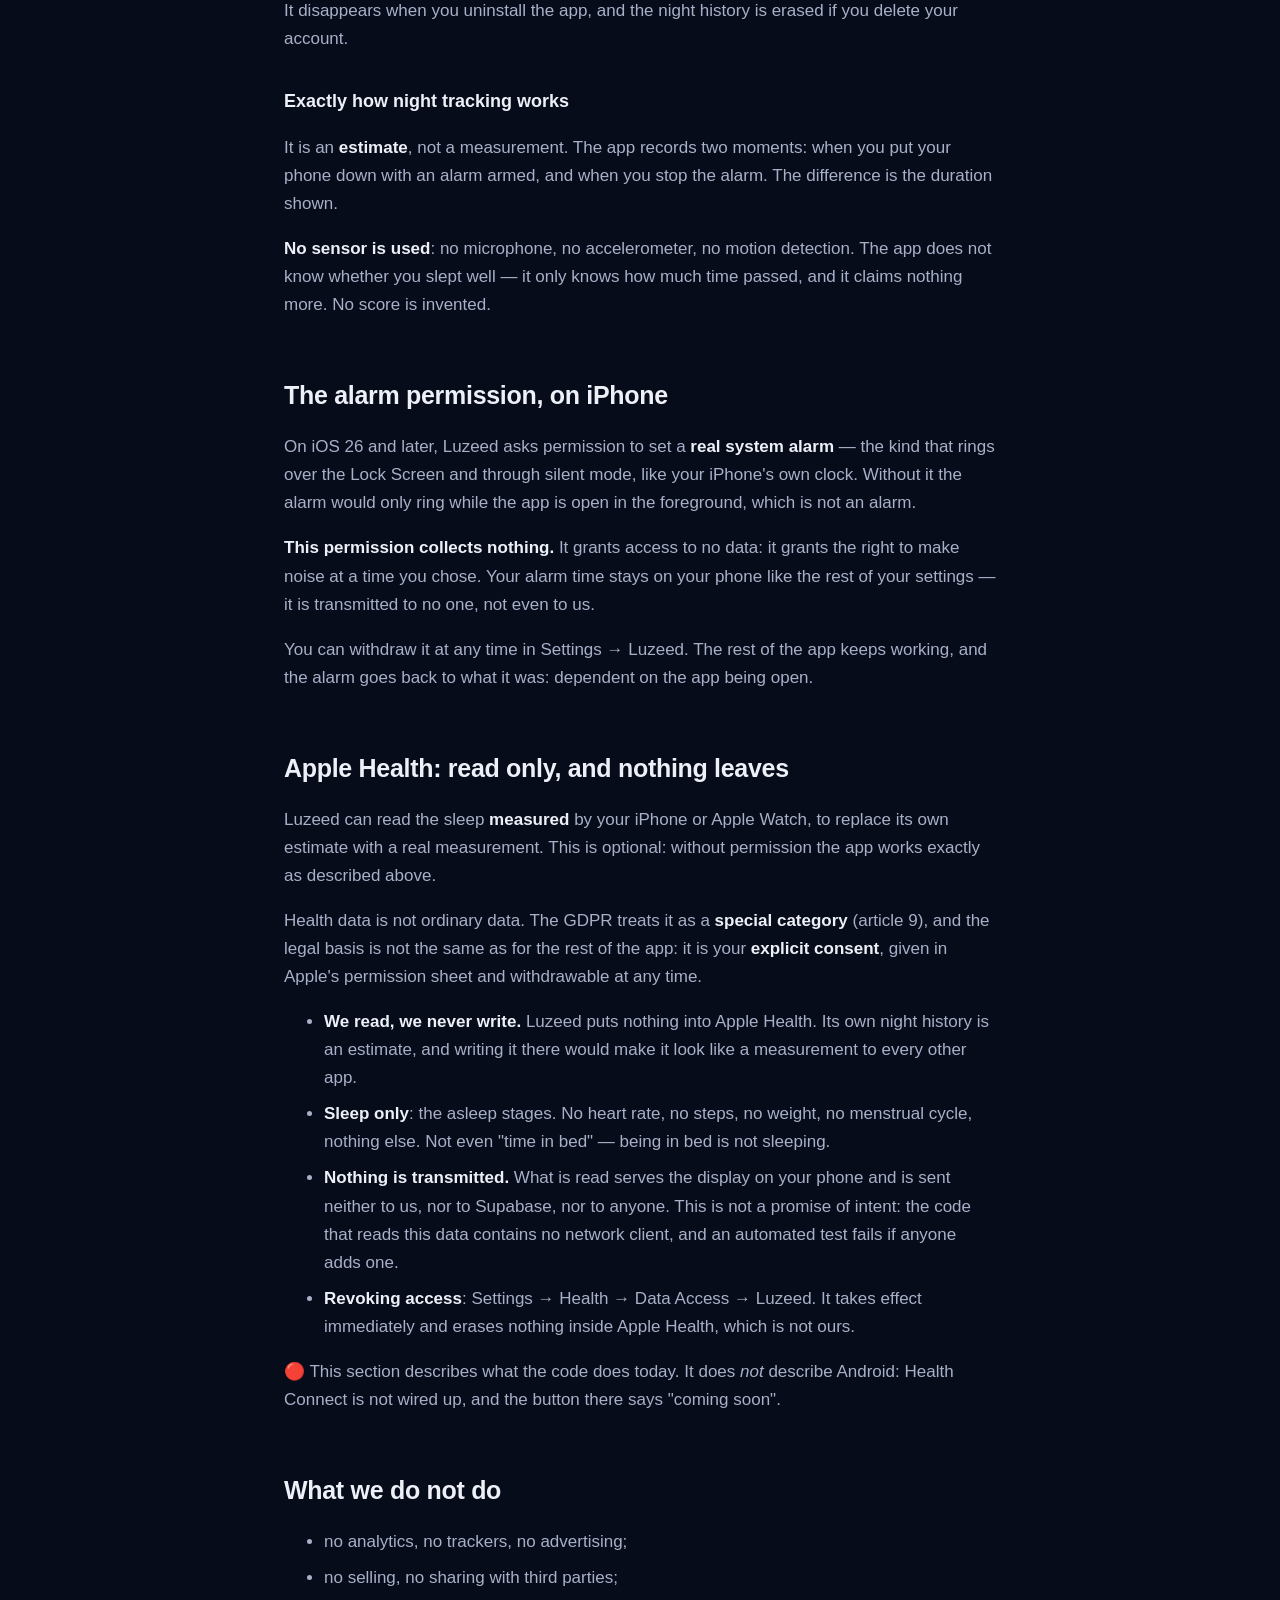
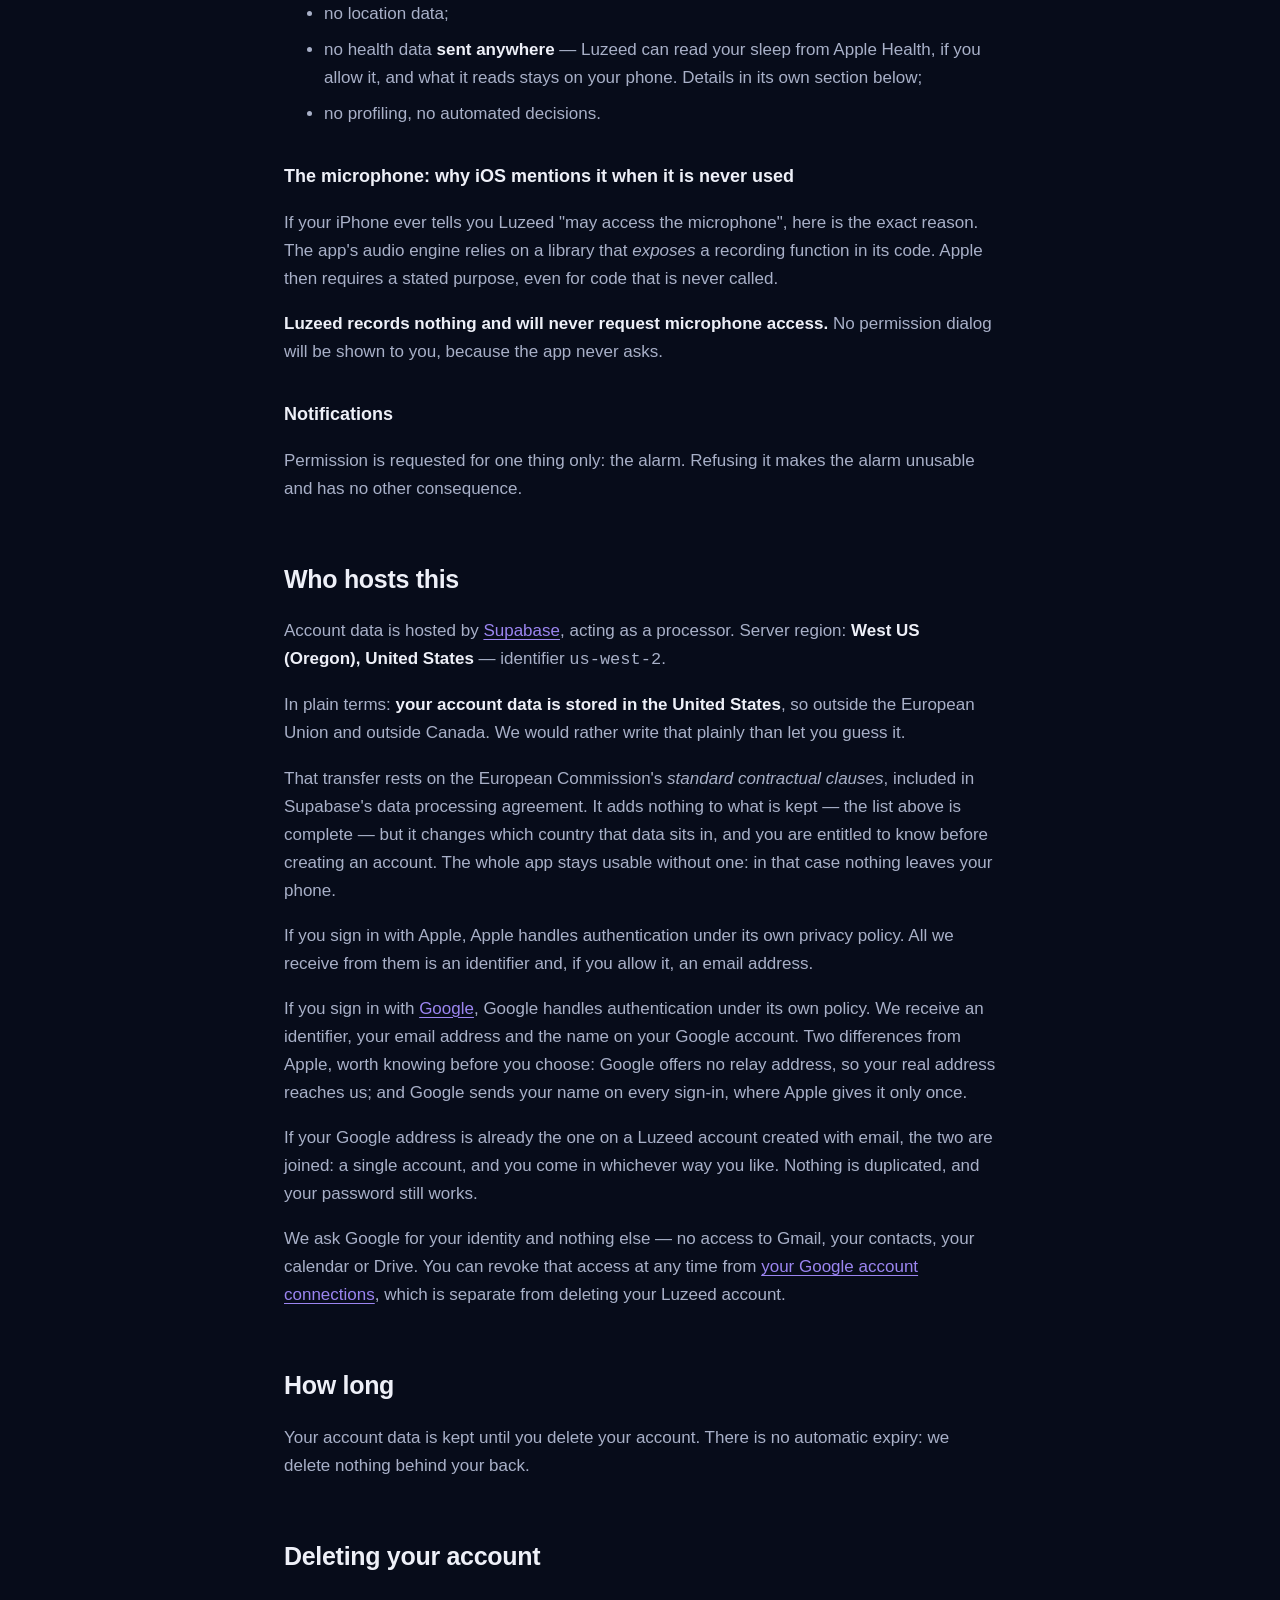
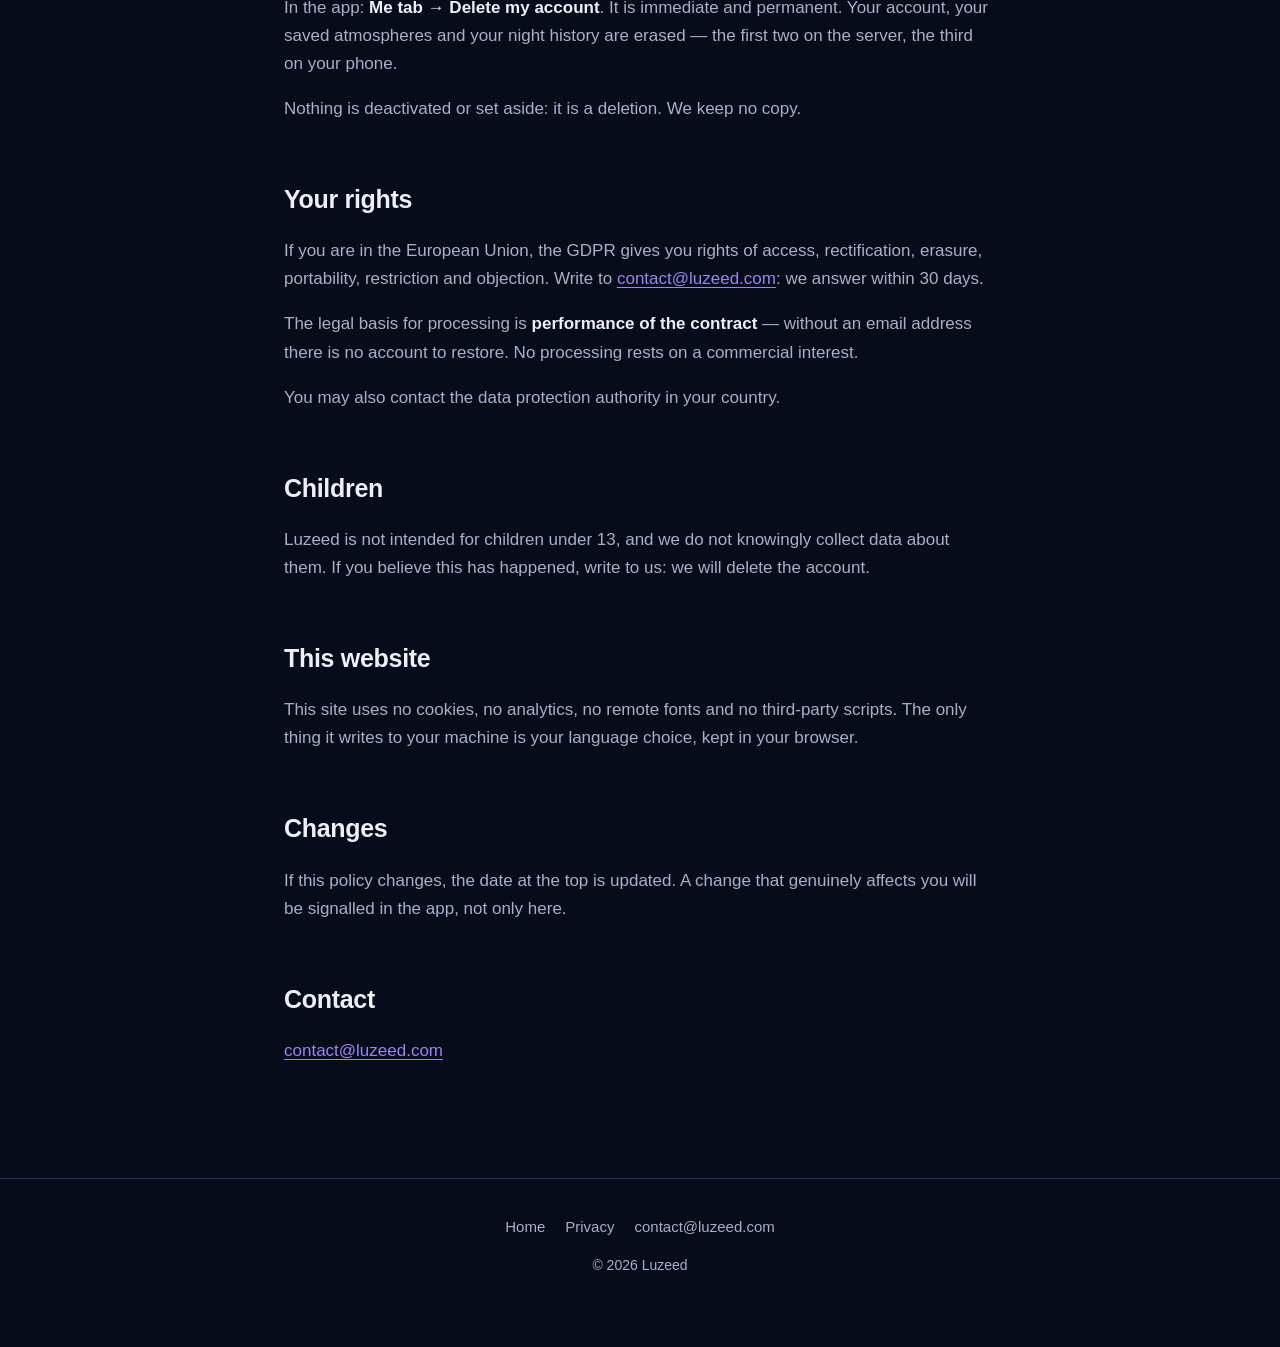
==== commit 1dea6710: "La presentation du premier lancement ecrit un drapeau local La politique enumere ce que l'app ecrit " ====
--- a/confidentialite.html
+++ b/confidentialite.html
@@ -55,7 +55,7 @@
       <!-- ============================== FRANÇAIS ============================== -->
       <div class="fr">
         <h1>Politique de confidentialité</h1>
-        <p class="date">Dernière mise à jour : 11 août 2026</p>
+        <p class="date">Dernière mise à jour : 14 août 2026</p>
 
         <div class="appui">
           <p>
@@ -134,7 +134,11 @@
           <li>l'historique de tes nuits ;</li>
           <li>tes réglages de réveil : heure, durée cible, réveil progressif ;</li>
           <li>tes ambiances enregistrées, si tu n'as pas de compte ;</li>
-          <li>ta langue et ton thème.</li>
+          <li>ta langue et ton thème ;</li>
+          <li>
+            le fait que tu as déjà vu la présentation du premier lancement, pour
+            qu'elle ne revienne pas à chaque ouverture.
+          </li>
         </ul>
         <p>
           Elles disparaissent quand tu désinstalles l'app, et l'historique des
@@ -374,7 +378,7 @@
       <!-- ============================== ENGLISH =============================== -->
       <div class="en">
         <h1>Privacy Policy</h1>
-        <p class="date">Last updated: 11 August 2026</p>
+        <p class="date">Last updated: 14 August 2026</p>
 
         <div class="appui">
           <p>
@@ -452,7 +456,11 @@
           <li>your night history;</li>
           <li>your alarm settings: time, target duration, gradual wake;</li>
           <li>your saved atmospheres, if you have no account;</li>
-          <li>your language and theme.</li>
+          <li>your language and theme;</li>
+          <li>
+            whether you have already seen the first-launch tour, so that it does
+            not come back every time you open the app.
+          </li>
         </ul>
         <p>
           It disappears when you uninstall the app, and the night history is
